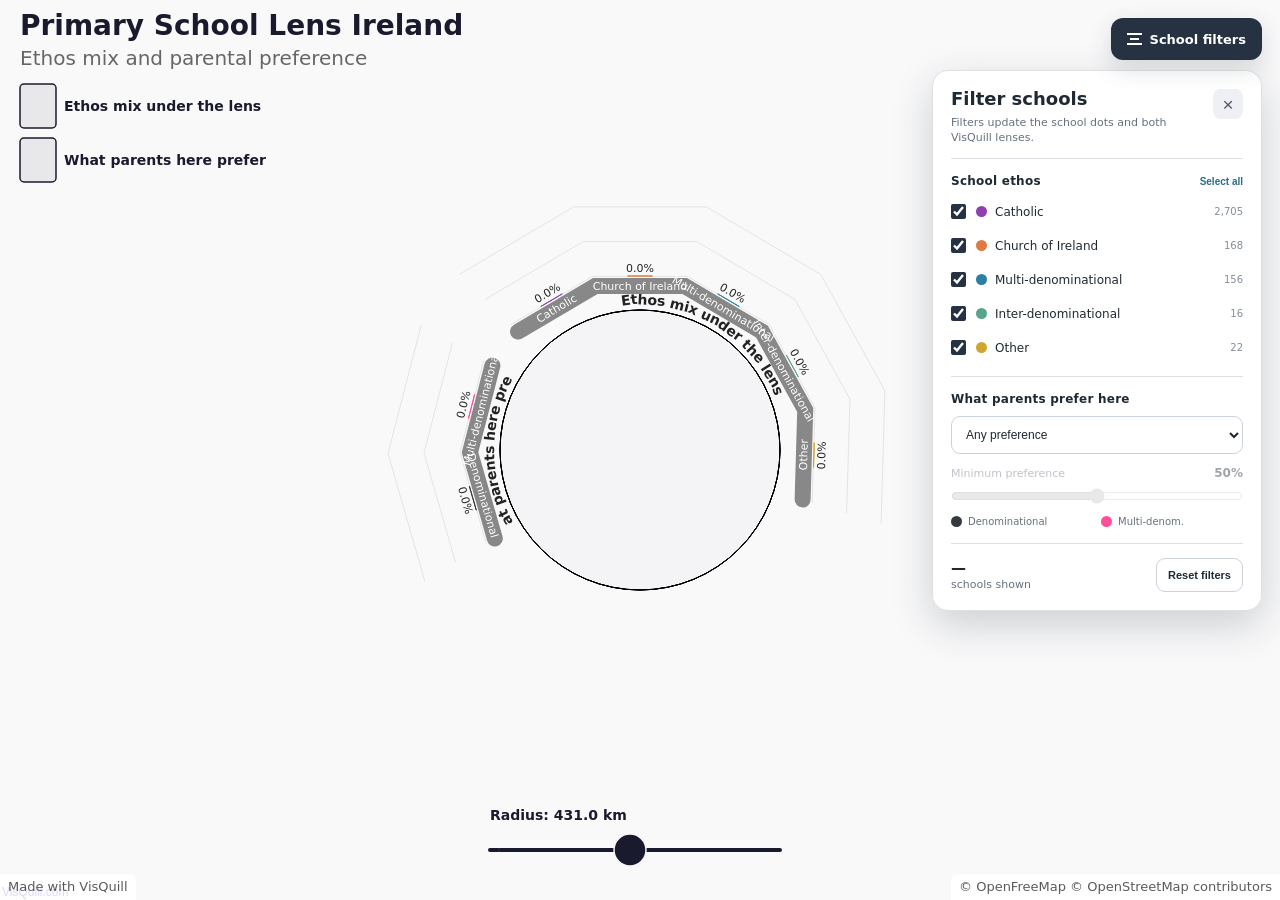
==== index.html @ 2c07e7b1 "init" ====
<!DOCTYPE html>
<!-- VisQuill Lens Export — visquill.com -->
<!-- © 2026 Dr. Benjamin Niedermann -->
<!-- Free to use with attribution. White-label: contact@visquill.com -->
<!-- Licence: visquill.com/licence -->
<html lang="en">
<head>
    <meta charset="UTF-8" />
    <meta name="viewport" content="width=device-width, initial-scale=1.0" />
    <title>VisQuill Lens</title>
    <style>
        *, *::before, *::after { box-sizing: border-box; margin: 0; padding: 0; }
        html, body, #app { width: 100%; height: 100%; overflow: hidden; background: #f4f4f6; }
        #app { position: relative; }
    </style>
    <link rel="stylesheet" href="enhancements.css?v=20260722-7" />
</head>
<body>
    <div id="app"></div>
    <script src="viewer.js?v=20260722-7"></script>
    <script src="enhancements.js?v=20260722-7"></script>
</body>
</html>
---- enhancements.css ----
:root {
    --school-catholic: #8f3fb0;
    --school-church: #e07a3f;
    --school-multi: #2a7fa3;
    --school-inter: #58a58e;
    --school-other: #d1a72b;
    --parent-denom: #343a40;
    --parent-multi: #ff4f9a;
    --filter-ink: #1f2933;
    --filter-muted: #66717f;
    --filter-line: #dde1e6;
    --filter-paper: rgba(255, 255, 255, 0.96);
}

.school-filter-toggle {
    position: absolute;
    z-index: 1200;
    top: 18px;
    right: 18px;
    display: inline-flex;
    align-items: center;
    gap: 8px;
    min-height: 42px;
    padding: 0 15px;
    border: 1px solid rgba(31, 41, 51, 0.16);
    border-radius: 12px;
    color: var(--filter-ink);
    background: var(--filter-paper);
    box-shadow: 0 8px 24px rgba(31, 41, 51, 0.16);
    font: 700 13px/1 system-ui, -apple-system, BlinkMacSystemFont, "Segoe UI", sans-serif;
    cursor: pointer;
    backdrop-filter: blur(12px);
}

.school-filter-toggle::before {
    content: "";
    width: 15px;
    height: 12px;
    border-top: 2px solid currentColor;
    border-bottom: 2px solid currentColor;
    background: linear-gradient(currentColor, currentColor) center / 9px 2px no-repeat;
}

.school-filter-toggle[aria-expanded="true"] {
    color: #fff;
    background: #263241;
}

.school-filter-panel {
    position: absolute;
    z-index: 1190;
    top: 70px;
    right: 18px;
    width: min(330px, calc(100vw - 36px));
    max-height: calc(100vh - 90px);
    overflow: auto;
    padding: 18px;
    border: 1px solid rgba(31, 41, 51, 0.14);
    border-radius: 16px;
    color: var(--filter-ink);
    background: var(--filter-paper);
    box-shadow: 0 14px 42px rgba(31, 41, 51, 0.2);
    font-family: system-ui, -apple-system, BlinkMacSystemFont, "Segoe UI", sans-serif;
    opacity: 0;
    visibility: hidden;
    transform: translateY(-8px);
    transition: opacity 150ms ease, transform 150ms ease, visibility 150ms ease;
    backdrop-filter: blur(14px);
}

.school-filter-panel.is-open {
    opacity: 1;
    visibility: visible;
    transform: translateY(0);
}

.school-filter-header {
    display: flex;
    align-items: flex-start;
    justify-content: space-between;
    gap: 14px;
    padding-bottom: 13px;
    border-bottom: 1px solid var(--filter-line);
}

.school-filter-header h2 {
    margin: 0;
    font-size: 18px;
    line-height: 1.15;
}

.school-filter-header p {
    margin: 5px 0 0;
    color: var(--filter-muted);
    font-size: 11px;
    line-height: 1.4;
}

.school-filter-close {
    flex: none;
    width: 30px;
    height: 30px;
    border: 0;
    border-radius: 8px;
    color: #4f5965;
    background: #eef0f3;
    font-size: 19px;
    line-height: 1;
    cursor: pointer;
}

.school-filter-section {
    padding-top: 15px;
}

.school-filter-section + .school-filter-section {
    margin-top: 15px;
    border-top: 1px solid var(--filter-line);
}

.school-filter-section-title {
    display: flex;
    align-items: center;
    justify-content: space-between;
    gap: 10px;
    margin: 0 0 10px;
    font-size: 12px;
    font-weight: 800;
    letter-spacing: 0.02em;
}

.school-filter-link {
    padding: 0;
    border: 0;
    color: #276c87;
    background: transparent;
    font-size: 10px;
    font-weight: 700;
    cursor: pointer;
}

.ethos-filter-list {
    display: grid;
    gap: 7px;
}

.ethos-filter-option {
    display: grid;
    grid-template-columns: 17px 11px 1fr auto;
    align-items: center;
    gap: 8px;
    min-height: 27px;
    font-size: 12px;
    cursor: pointer;
}

.ethos-filter-option input {
    width: 15px;
    height: 15px;
    margin: 0;
    accent-color: #263241;
}

.school-color-dot,
.parent-color-dot {
    width: 11px;
    height: 11px;
    border-radius: 50%;
}

.ethos-filter-total {
    color: #858d98;
    font-size: 10px;
    font-variant-numeric: tabular-nums;
}

.preference-select {
    width: 100%;
    height: 38px;
    padding: 0 32px 0 10px;
    border: 1px solid #ccd2d9;
    border-radius: 9px;
    color: var(--filter-ink);
    background: #fff;
    font-size: 12px;
}

.preference-threshold {
    display: grid;
    grid-template-columns: 1fr auto;
    align-items: center;
    gap: 8px;
    margin-top: 12px;
}

.preference-threshold label {
    color: var(--filter-muted);
    font-size: 11px;
}

.preference-threshold output {
    min-width: 42px;
    font-size: 12px;
    font-weight: 800;
    text-align: right;
}

.preference-threshold input {
    grid-column: 1 / -1;
    width: 100%;
    accent-color: var(--parent-multi);
}

.preference-threshold.is-disabled {
    opacity: 0.42;
}

.parent-color-key {
    display: grid;
    grid-template-columns: 1fr 1fr;
    gap: 8px;
    margin-top: 12px;
}

.parent-color-key span {
    display: flex;
    align-items: center;
    gap: 6px;
    color: var(--filter-muted);
    font-size: 10px;
}

.school-filter-footer {
    display: flex;
    align-items: center;
    justify-content: space-between;
    gap: 12px;
    margin-top: 16px;
    padding-top: 14px;
    border-top: 1px solid var(--filter-line);
}

.school-filter-count {
    color: var(--filter-muted);
    font-size: 11px;
    line-height: 1.3;
}

.school-filter-count strong {
    display: block;
    color: var(--filter-ink);
    font-size: 15px;
}

.school-filter-reset {
    min-height: 34px;
    padding: 0 11px;
    border: 1px solid #ccd2d9;
    border-radius: 9px;
    color: var(--filter-ink);
    background: #fff;
    font-size: 11px;
    font-weight: 750;
    cursor: pointer;
}

.school-popup {
    position: absolute;
    z-index: 1300;
    width: min(290px, calc(100vw - 28px));
    padding: 15px;
    border: 1px solid rgba(31, 41, 51, 0.14);
    border-radius: 14px;
    color: var(--filter-ink);
    background: rgba(255, 255, 255, 0.97);
    box-shadow: 0 14px 38px rgba(31, 41, 51, 0.24);
    font-family: system-ui, -apple-system, BlinkMacSystemFont, "Segoe UI", sans-serif;
    pointer-events: auto;
    transform: translate(-50%, calc(-100% - 15px));
    backdrop-filter: blur(12px);
}

.school-popup::after {
    position: absolute;
    top: 100%;
    left: 50%;
    width: 12px;
    height: 12px;
    background: #fff;
    border-right: 1px solid rgba(31, 41, 51, 0.14);
    border-bottom: 1px solid rgba(31, 41, 51, 0.14);
    content: "";
    transform: translate(-50%, -6px) rotate(45deg);
}

.school-popup-close {
    position: absolute;
    top: 8px;
    right: 8px;
    width: 27px;
    height: 27px;
    border: 0;
    border-radius: 7px;
    color: #5d6672;
    background: #eff1f3;
    font-size: 17px;
    cursor: pointer;
}

.school-popup h3 {
    margin: 0 30px 4px 0;
    font-size: 15px;
    line-height: 1.25;
}

.school-popup-county {
    margin: 0 0 10px;
    color: var(--filter-muted);
    font-size: 10.5px;
}

.school-popup-ethos {
    display: inline-flex;
    align-items: center;
    gap: 7px;
    padding: 5px 8px;
    border-radius: 8px;
    color: #38424e;
    background: #f1f2f4;
    font-size: 11px;
    font-weight: 700;
}

.school-popup-heading {
    margin: 12px 0 7px;
    color: #525c68;
    font-size: 10px;
    font-weight: 800;
    letter-spacing: 0.06em;
    text-transform: uppercase;
}

.school-popup-pref-row {
    display: grid;
    grid-template-columns: 1fr 88px 36px;
    align-items: center;
    gap: 7px;
    margin-top: 6px;
    font-size: 10.5px;
}

.school-popup-pref-track {
    height: 7px;
    overflow: hidden;
    border-radius: 8px;
    background: #e8eaed;
}

.school-popup-pref-fill {
    display: block;
    height: 100%;
    border-radius: inherit;
}

.school-popup-pref-value {
    text-align: right;
    font-variant-numeric: tabular-nums;
}

.school-popup-no-data {
    color: var(--filter-muted);
    font-size: 11px;
}

#app.school-point-hover,
#app.school-point-hover * {
    cursor: pointer !important;
}

@media (max-width: 700px) {
    .school-filter-toggle {
        top: 10px;
        right: 10px;
    }

    .school-filter-panel {
        top: 61px;
        right: 10px;
        width: min(318px, calc(100vw - 20px));
        max-height: calc(100vh - 75px);
    }

    .school-popup {
        transform: translate(-50%, calc(-100% - 12px));
    }
}

@media (prefers-reduced-motion: reduce) {
    .school-filter-panel { transition: none; }
}
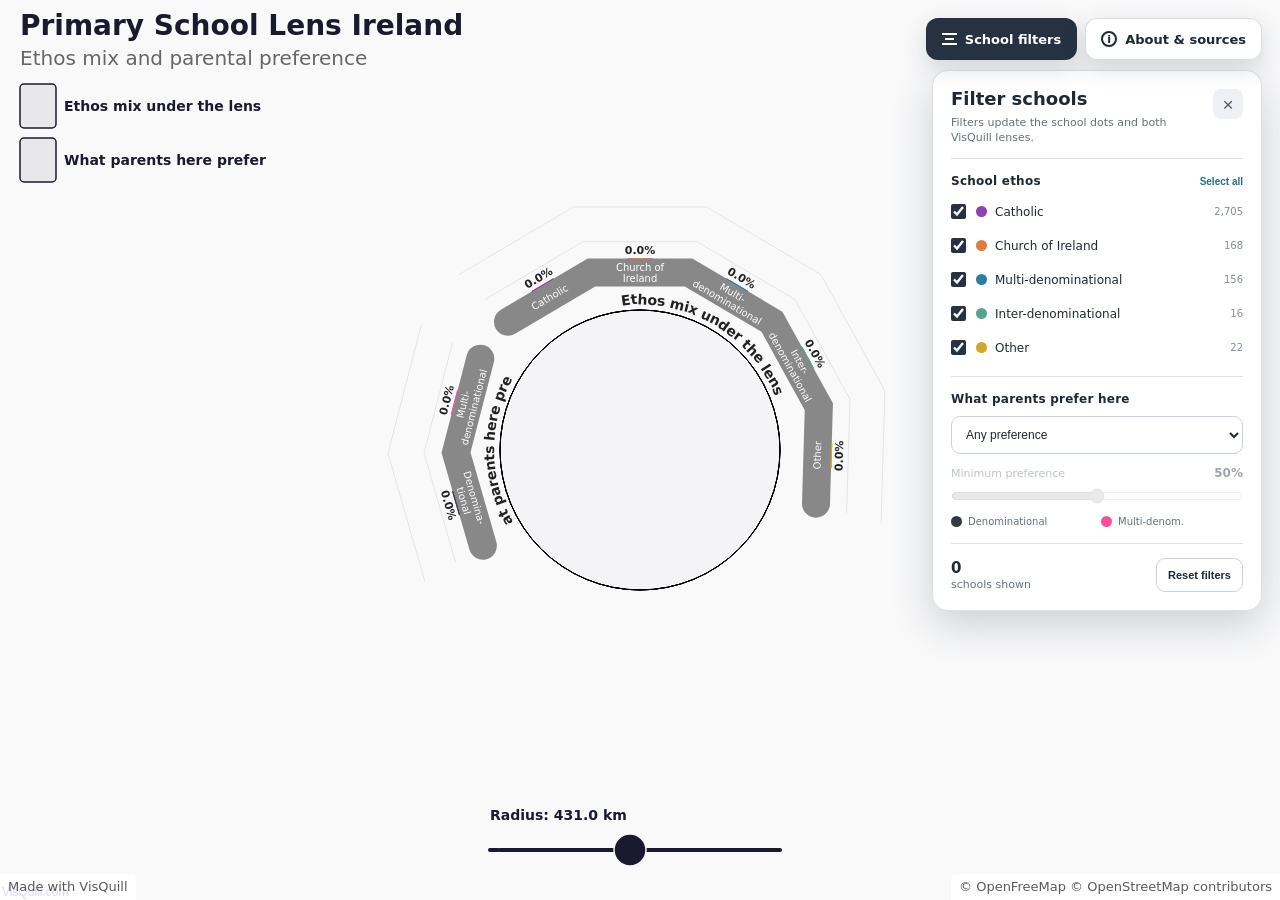
==== commit bd6ff47a: "Enhance VisQuill lens interface" ====
--- a/index.html
+++ b/index.html
@@ -1,5 +1,5 @@
 <!DOCTYPE html>
-<!-- VisQuill Lens Export — visquill.com -->
+<!-- VisQuill Lens Export | visquill.com -->
 <!-- © 2026 Dr. Benjamin Niedermann -->
 <!-- Free to use with attribution. White-label: contact@visquill.com -->
 <!-- Licence: visquill.com/licence -->
@@ -13,11 +13,11 @@
         html, body, #app { width: 100%; height: 100%; overflow: hidden; background: #f4f4f6; }
         #app { position: relative; }
     </style>
-    <link rel="stylesheet" href="enhancements.css?v=20260722-7" />
+    <link rel="stylesheet" href="enhancements.css?v=20260722-17" />
 </head>
 <body>
     <div id="app"></div>
-    <script src="viewer.js?v=20260722-7"></script>
-    <script src="enhancements.js?v=20260722-7"></script>
+    <script src="viewer.js?v=20260722-17"></script>
+    <script src="enhancements.js?v=20260722-17"></script>
 </body>
 </html>
--- a/enhancements.css
+++ b/enhancements.css
@@ -12,11 +12,17 @@
     --filter-paper: rgba(255, 255, 255, 0.96);
 }
 
-.school-filter-toggle {
+.school-panel-controls {
     position: absolute;
     z-index: 1200;
     top: 18px;
     right: 18px;
+    display: flex;
+    align-items: center;
+    gap: 8px;
+}
+
+.school-filter-toggle {
     display: inline-flex;
     align-items: center;
     gap: 8px;
@@ -44,6 +50,18 @@
 .school-filter-toggle[aria-expanded="true"] {
     color: #fff;
     background: #263241;
+}
+
+.project-info-toggle::before {
+    display: grid;
+    width: 16px;
+    height: 16px;
+    place-items: center;
+    border: 2px solid currentColor;
+    border-radius: 50%;
+    background: none;
+    content: "i";
+    font: 800 11px/1 system-ui, sans-serif;
 }
 
 .school-filter-panel {
@@ -74,6 +92,184 @@
     transform: translateY(0);
 }
 
+.project-info-panel {
+    width: min(390px, calc(100vw - 36px));
+}
+
+.project-info-kicker {
+    margin: 0 0 4px !important;
+    color: #7b3f98 !important;
+    font-size: 9px !important;
+    font-weight: 800;
+    letter-spacing: 0.1em;
+    text-transform: uppercase;
+}
+
+.project-profile {
+    padding: 16px 0;
+    border-bottom: 1px solid var(--filter-line);
+}
+
+.project-profile-link {
+    display: grid;
+    grid-template-columns: 58px 1fr;
+    align-items: center;
+    gap: 12px;
+    color: inherit;
+    text-decoration: none;
+}
+
+.project-profile-photo {
+    position: relative;
+    display: grid;
+    width: 58px;
+    height: 58px;
+    overflow: hidden;
+    place-items: center;
+    border: 2px solid #fff;
+    border-radius: 50%;
+    color: #fff;
+    background: linear-gradient(135deg, #8f3fb0, #2a7fa3);
+    box-shadow: 0 4px 12px rgba(31, 41, 51, 0.18);
+    font-size: 16px;
+    font-weight: 800;
+}
+
+.project-profile-photo img {
+    position: absolute;
+    inset: 0;
+    width: 100%;
+    height: 100%;
+    object-fit: cover;
+}
+
+.project-profile-copy {
+    display: grid;
+    gap: 3px;
+}
+
+.project-profile-copy strong {
+    font-size: 15px;
+}
+
+.project-profile-copy > span {
+    color: var(--filter-muted);
+    font-size: 10.5px;
+}
+
+.project-profile-copy small {
+    color: #276c87;
+    font-size: 10px;
+    font-weight: 750;
+}
+
+.project-profile > p {
+    margin: 12px 0 0;
+    color: #4f5965;
+    font-size: 11px;
+    line-height: 1.55;
+}
+
+.project-info-section {
+    padding-top: 15px;
+}
+
+.project-info-section + .project-info-section {
+    margin-top: 15px;
+    border-top: 1px solid var(--filter-line);
+}
+
+.project-info-section h3 {
+    margin: 0 0 9px;
+    font-size: 11px;
+    font-weight: 800;
+    letter-spacing: 0.06em;
+    text-transform: uppercase;
+}
+
+.project-info-section p {
+    margin: 7px 0 0;
+    color: #4f5965;
+    font-size: 10.5px;
+    line-height: 1.5;
+}
+
+.project-info-section a,
+.project-disclosure a {
+    color: #276c87;
+    font-weight: 700;
+    text-decoration: none;
+}
+
+.project-link-list {
+    display: grid;
+    gap: 8px;
+}
+
+.project-link-list > a {
+    display: grid;
+    grid-template-columns: 38px 1fr auto;
+    align-items: center;
+    gap: 9px;
+    min-height: 52px;
+    padding: 8px 10px;
+    border: 1px solid var(--filter-line);
+    border-radius: 11px;
+    color: var(--filter-ink);
+    background: #fff;
+    text-decoration: none;
+}
+
+.project-link-list > a:hover,
+.project-profile-link:hover {
+    color: #276c87;
+}
+
+.project-link-type {
+    display: grid;
+    width: 38px;
+    height: 28px;
+    place-items: center;
+    border-radius: 7px;
+    color: #fff;
+    background: #263241;
+    font-size: 8px;
+    font-weight: 800;
+    letter-spacing: 0.04em;
+}
+
+.project-link-list strong,
+.project-link-list small {
+    display: block;
+}
+
+.project-link-list strong {
+    font-size: 11px;
+}
+
+.project-link-list small {
+    margin-top: 2px;
+    color: var(--filter-muted);
+    font-size: 9.5px;
+    font-weight: 500;
+}
+
+.project-link-list i {
+    color: #7c8793;
+    font-size: 12px;
+    font-style: normal;
+}
+
+.project-disclosure {
+    margin: 16px 0 0;
+    padding: 11px 12px;
+    border-radius: 10px;
+    color: #5c5361;
+    background: #f5eff7;
+    font-size: 9.5px;
+    line-height: 1.5;
+}
+
 .school-filter-header {
     display: flex;
     align-items: flex-start;
@@ -377,10 +573,40 @@
     cursor: pointer !important;
 }
 
+[class^="vq-lens-"][class$="-baseline"] {
+    stroke-width: 28px !important;
+}
+
+[class^="vq-lens-"][class$="-bar-caption"] {
+    font-size: 10px !important;
+    line-height: 1.05;
+    white-space: pre-line;
+}
+
+[class^="vq-lens-"][class$="-value-label"] {
+    font-weight: 700 !important;
+}
+
 @media (max-width: 700px) {
-    .school-filter-toggle {
+    .school-panel-controls {
         top: 10px;
         right: 10px;
+    }
+
+    .school-panel-controls .school-filter-toggle {
+        width: 42px;
+        padding: 0;
+        justify-content: center;
+    }
+
+    .school-panel-controls .school-toggle-label {
+        position: absolute;
+        width: 1px;
+        height: 1px;
+        overflow: hidden;
+        clip: rect(0 0 0 0);
+        clip-path: inset(50%);
+        white-space: nowrap;
     }
 
     .school-filter-panel {
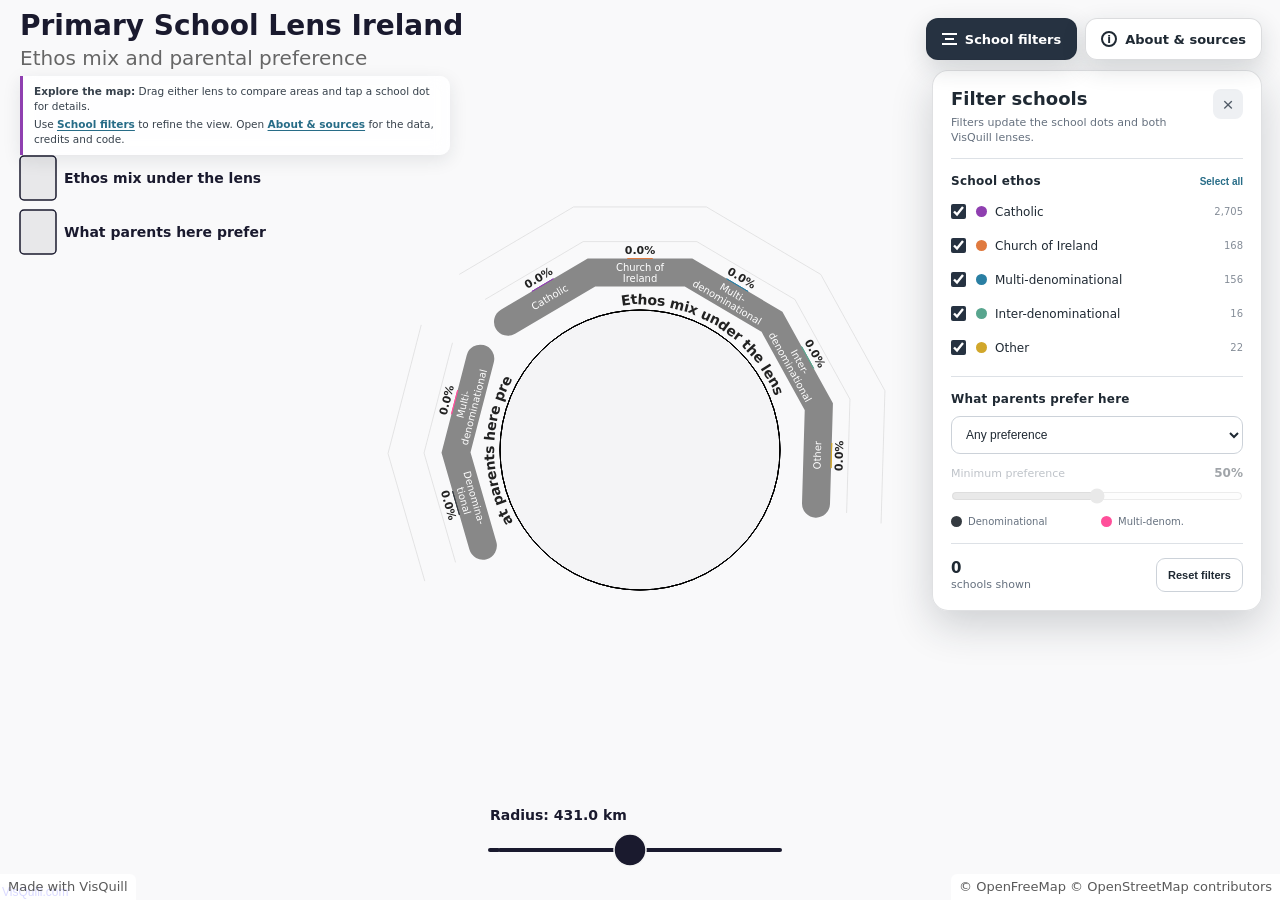
==== commit 56befd2c: "Add map onboarding guidance" ====
--- a/index.html
+++ b/index.html
@@ -13,11 +13,11 @@
         html, body, #app { width: 100%; height: 100%; overflow: hidden; background: #f4f4f6; }
         #app { position: relative; }
     </style>
-    <link rel="stylesheet" href="enhancements.css?v=20260722-17" />
+    <link rel="stylesheet" href="enhancements.css?v=20260722-18" />
 </head>
 <body>
     <div id="app"></div>
-    <script src="viewer.js?v=20260722-17"></script>
-    <script src="enhancements.js?v=20260722-17"></script>
+    <script src="viewer.js?v=20260722-18"></script>
+    <script src="enhancements.js?v=20260722-18"></script>
 </body>
 </html>
--- a/enhancements.css
+++ b/enhancements.css
@@ -62,6 +62,40 @@
     background: none;
     content: "i";
     font: 800 11px/1 system-ui, sans-serif;
+}
+
+.map-intro {
+    position: absolute;
+    z-index: 1180;
+    top: 76px;
+    left: 20px;
+    width: min(430px, calc(100vw - 40px));
+    padding: 8px 11px;
+    border-left: 3px solid var(--school-catholic);
+    border-radius: 0 10px 10px 0;
+    color: #37414c;
+    background: rgba(255, 255, 255, 0.84);
+    box-shadow: 0 5px 18px rgba(31, 41, 51, 0.1);
+    font: 10.5px/1.42 system-ui, -apple-system, BlinkMacSystemFont, "Segoe UI", sans-serif;
+    pointer-events: none;
+    backdrop-filter: blur(9px);
+}
+
+.map-intro p + p {
+    margin-top: 3px;
+}
+
+.map-intro button {
+    padding: 0;
+    border: 0;
+    color: #276c87;
+    background: transparent;
+    font: inherit;
+    font-weight: 800;
+    text-decoration: underline;
+    text-underline-offset: 2px;
+    cursor: pointer;
+    pointer-events: auto;
 }
 
 .school-filter-panel {
@@ -609,6 +643,14 @@
         white-space: nowrap;
     }
 
+    .map-intro {
+        top: 70px;
+        left: 10px;
+        width: calc(100vw - 20px);
+        padding: 7px 9px;
+        font-size: 10px;
+    }
+
     .school-filter-panel {
         top: 61px;
         right: 10px;
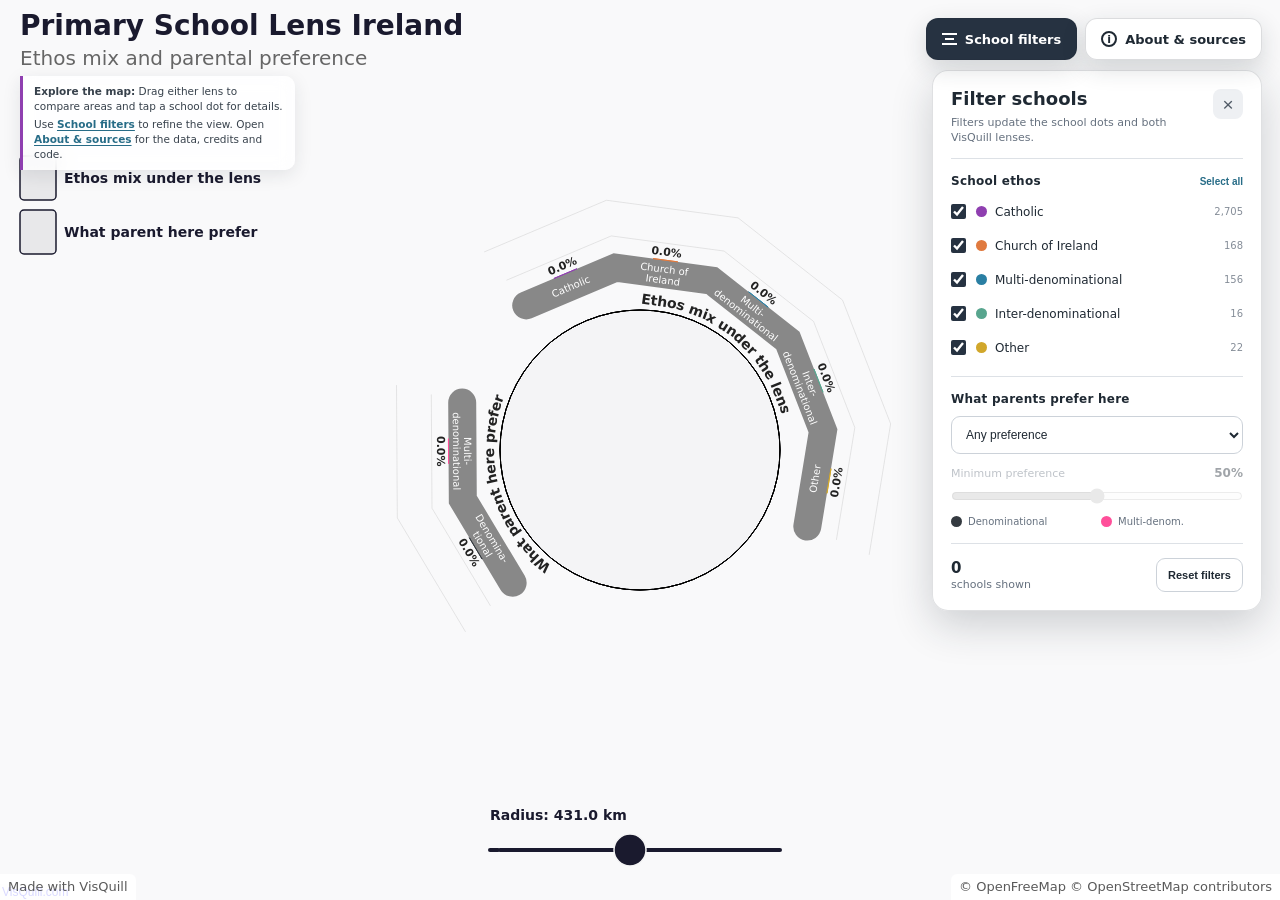
==== commit 2e063728: "Improve merged lens title spacing" ====
--- a/index.html
+++ b/index.html
@@ -13,11 +13,11 @@
         html, body, #app { width: 100%; height: 100%; overflow: hidden; background: #f4f4f6; }
         #app { position: relative; }
     </style>
-    <link rel="stylesheet" href="enhancements.css?v=20260722-18" />
+    <link rel="stylesheet" href="enhancements.css?v=20260722-22" />
 </head>
 <body>
     <div id="app"></div>
-    <script src="viewer.js?v=20260722-18"></script>
-    <script src="enhancements.js?v=20260722-18"></script>
+    <script src="viewer.js?v=20260722-22"></script>
+    <script src="enhancements.js?v=20260722-22"></script>
 </body>
 </html>
--- a/enhancements.css
+++ b/enhancements.css
@@ -69,7 +69,7 @@
     z-index: 1180;
     top: 76px;
     left: 20px;
-    width: min(430px, calc(100vw - 40px));
+    width: min(275.2px, calc(100vw - 40px));
     padding: 8px 11px;
     border-left: 3px solid var(--school-catholic);
     border-radius: 0 10px 10px 0;
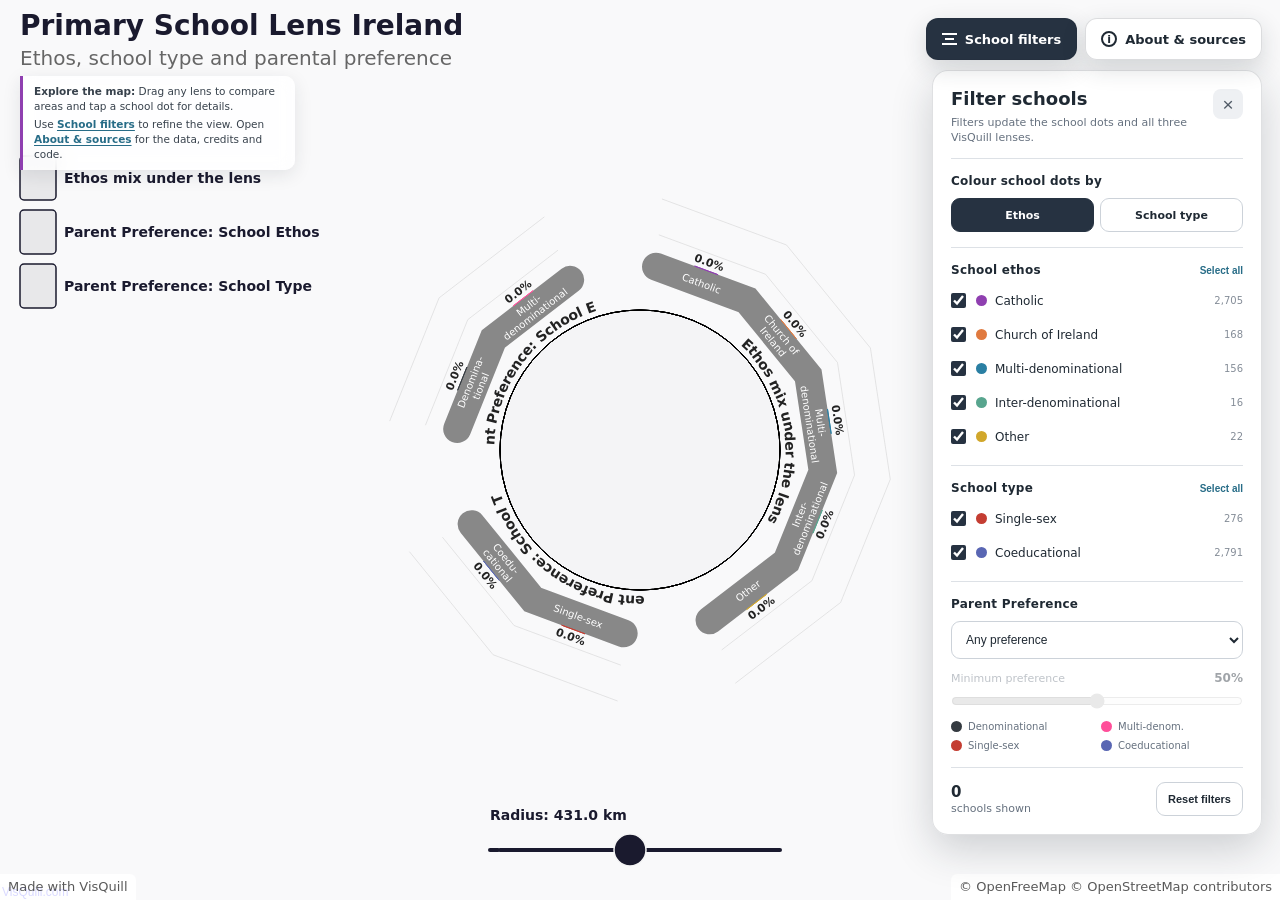
==== commit 19044a61: "Add school type preference lens and filters" ====
--- a/index.html
+++ b/index.html
@@ -13,11 +13,11 @@
         html, body, #app { width: 100%; height: 100%; overflow: hidden; background: #f4f4f6; }
         #app { position: relative; }
     </style>
-    <link rel="stylesheet" href="enhancements.css?v=20260722-22" />
+    <link rel="stylesheet" href="enhancements.css?v=20260722-24" />
 </head>
 <body>
     <div id="app"></div>
-    <script src="viewer.js?v=20260722-22"></script>
-    <script src="enhancements.js?v=20260722-22"></script>
+    <script src="viewer.js?v=20260722-24"></script>
+    <script src="enhancements.js?v=20260722-24"></script>
 </body>
 </html>
--- a/enhancements.css
+++ b/enhancements.css
@@ -6,6 +6,8 @@
     --school-other: #d1a72b;
     --parent-denom: #343a40;
     --parent-multi: #ff4f9a;
+    --school-single-sex: #c43d32;
+    --school-coeducational: #5966b3;
     --filter-ink: #1f2933;
     --filter-muted: #66717f;
     --filter-line: #dde1e6;
@@ -369,6 +371,46 @@
     cursor: pointer;
 }
 
+.point-colour-switch {
+    display: grid;
+    grid-template-columns: 1fr 1fr;
+    gap: 6px;
+}
+
+.point-colour-switch label {
+    position: relative;
+    cursor: pointer;
+}
+
+.point-colour-switch input {
+    position: absolute;
+    opacity: 0;
+    pointer-events: none;
+}
+
+.point-colour-switch span {
+    display: grid;
+    min-height: 34px;
+    place-items: center;
+    border: 1px solid #ccd2d9;
+    border-radius: 9px;
+    color: var(--filter-ink);
+    background: #fff;
+    font-size: 11px;
+    font-weight: 750;
+}
+
+.point-colour-switch input:checked + span {
+    border-color: #263241;
+    color: #fff;
+    background: #263241;
+}
+
+.point-colour-switch input:focus-visible + span {
+    outline: 2px solid #276c87;
+    outline-offset: 2px;
+}
+
 .ethos-filter-list {
     display: grid;
     gap: 7px;
@@ -561,6 +603,12 @@
     font-weight: 700;
 }
 
+.school-popup-tags {
+    display: flex;
+    flex-wrap: wrap;
+    gap: 6px;
+}
+
 .school-popup-heading {
     margin: 12px 0 7px;
     color: #525c68;
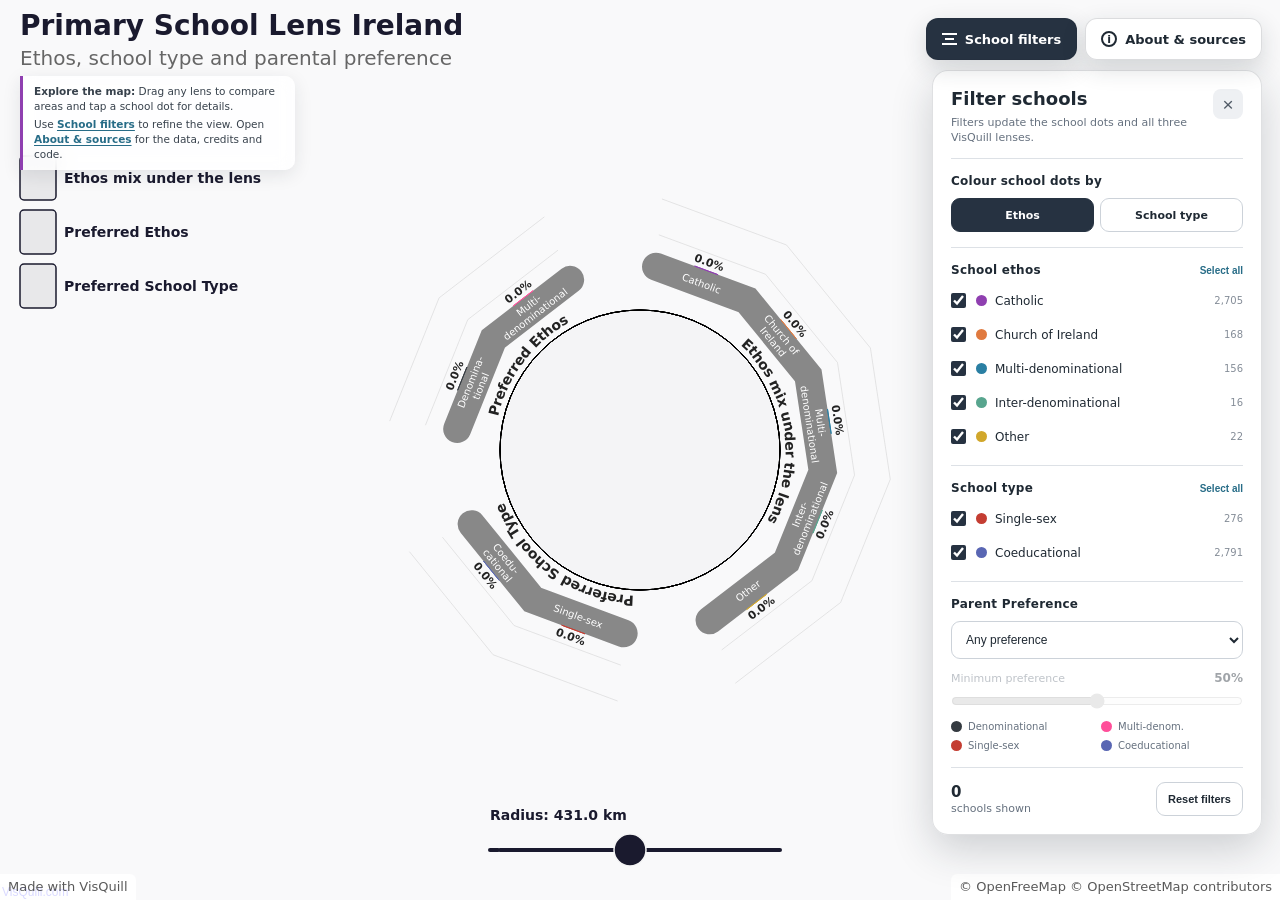
==== commit 56684cee: "Shorten parent preference labels" ====
--- a/index.html
+++ b/index.html
@@ -13,11 +13,11 @@
         html, body, #app { width: 100%; height: 100%; overflow: hidden; background: #f4f4f6; }
         #app { position: relative; }
     </style>
-    <link rel="stylesheet" href="enhancements.css?v=20260722-24" />
+    <link rel="stylesheet" href="enhancements.css?v=20260722-25" />
 </head>
 <body>
     <div id="app"></div>
-    <script src="viewer.js?v=20260722-24"></script>
-    <script src="enhancements.js?v=20260722-24"></script>
+    <script src="viewer.js?v=20260722-25"></script>
+    <script src="enhancements.js?v=20260722-25"></script>
 </body>
 </html>
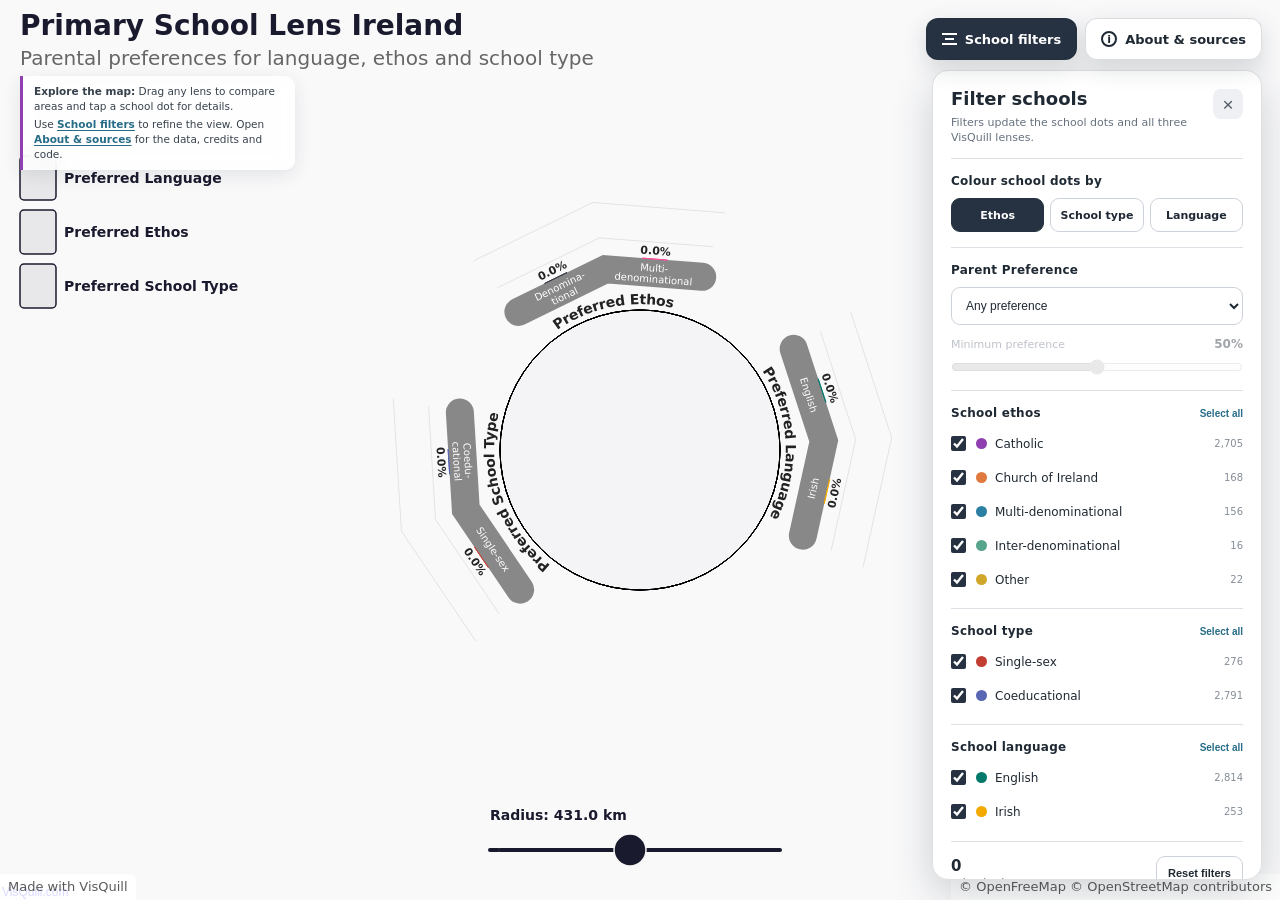
==== commit 5cde24e9: "Add language preferences and lens school counts" ====
--- a/index.html
+++ b/index.html
@@ -13,11 +13,11 @@
         html, body, #app { width: 100%; height: 100%; overflow: hidden; background: #f4f4f6; }
         #app { position: relative; }
     </style>
-    <link rel="stylesheet" href="enhancements.css?v=20260722-25" />
+    <link rel="stylesheet" href="enhancements.css?v=20260723-03" />
 </head>
 <body>
     <div id="app"></div>
-    <script src="viewer.js?v=20260722-25"></script>
-    <script src="enhancements.js?v=20260722-25"></script>
+    <script src="viewer.js?v=20260723-03"></script>
+    <script src="enhancements.js?v=20260723-03"></script>
 </body>
 </html>
--- a/enhancements.css
+++ b/enhancements.css
@@ -373,7 +373,7 @@
 
 .point-colour-switch {
     display: grid;
-    grid-template-columns: 1fr 1fr;
+    grid-template-columns: repeat(3, minmax(0, 1fr));
     gap: 6px;
 }
 
@@ -433,8 +433,7 @@
     accent-color: #263241;
 }
 
-.school-color-dot,
-.parent-color-dot {
+.school-color-dot {
     width: 11px;
     height: 11px;
     border-radius: 50%;
@@ -485,21 +484,6 @@
 
 .preference-threshold.is-disabled {
     opacity: 0.42;
-}
-
-.parent-color-key {
-    display: grid;
-    grid-template-columns: 1fr 1fr;
-    gap: 8px;
-    margin-top: 12px;
-}
-
-.parent-color-key span {
-    display: flex;
-    align-items: center;
-    gap: 6px;
-    color: var(--filter-muted);
-    font-size: 10px;
 }
 
 .school-filter-footer {
@@ -586,9 +570,28 @@
 }
 
 .school-popup-county {
-    margin: 0 0 10px;
+    margin: 0 0 7px;
     color: var(--filter-muted);
     font-size: 10.5px;
+}
+
+.school-popup-participation {
+    display: flex;
+    align-items: center;
+    justify-content: space-between;
+    gap: 12px;
+    margin: 0 0 10px;
+    padding: 6px 8px;
+    border-radius: 8px;
+    color: #4d5864;
+    background: #f1f2f4;
+    font-size: 10.5px;
+}
+
+.school-popup-participation strong {
+    color: #263241;
+    font-size: 11.5px;
+    font-variant-numeric: tabular-nums;
 }
 
 .school-popup-ethos {
@@ -655,6 +658,28 @@
     cursor: pointer !important;
 }
 
+.lens-school-count {
+    position: absolute;
+    z-index: 4;
+    min-width: 58px;
+    padding: 4px 7px;
+    border: 1px solid rgba(38, 50, 65, 0.14);
+    border-radius: 999px;
+    color: #263241;
+    background: rgba(255, 255, 255, 0.88);
+    box-shadow: 0 2px 8px rgba(31, 41, 51, 0.12);
+    font-family: system-ui, -apple-system, BlinkMacSystemFont, "Segoe UI", sans-serif;
+    font-size: 10px;
+    font-weight: 800;
+    font-variant-numeric: tabular-nums;
+    line-height: 1.1;
+    text-align: center;
+    white-space: nowrap;
+    pointer-events: none;
+    transform: translate(-50%, -50%);
+    backdrop-filter: blur(5px);
+}
+
 [class^="vq-lens-"][class$="-baseline"] {
     stroke-width: 28px !important;
 }
@@ -670,6 +695,12 @@
 }
 
 @media (max-width: 700px) {
+    .lens-school-count {
+        min-width: 48px;
+        padding: 3px 5px;
+        font-size: 8.5px;
+    }
+
     .school-panel-controls {
         top: 10px;
         right: 10px;
